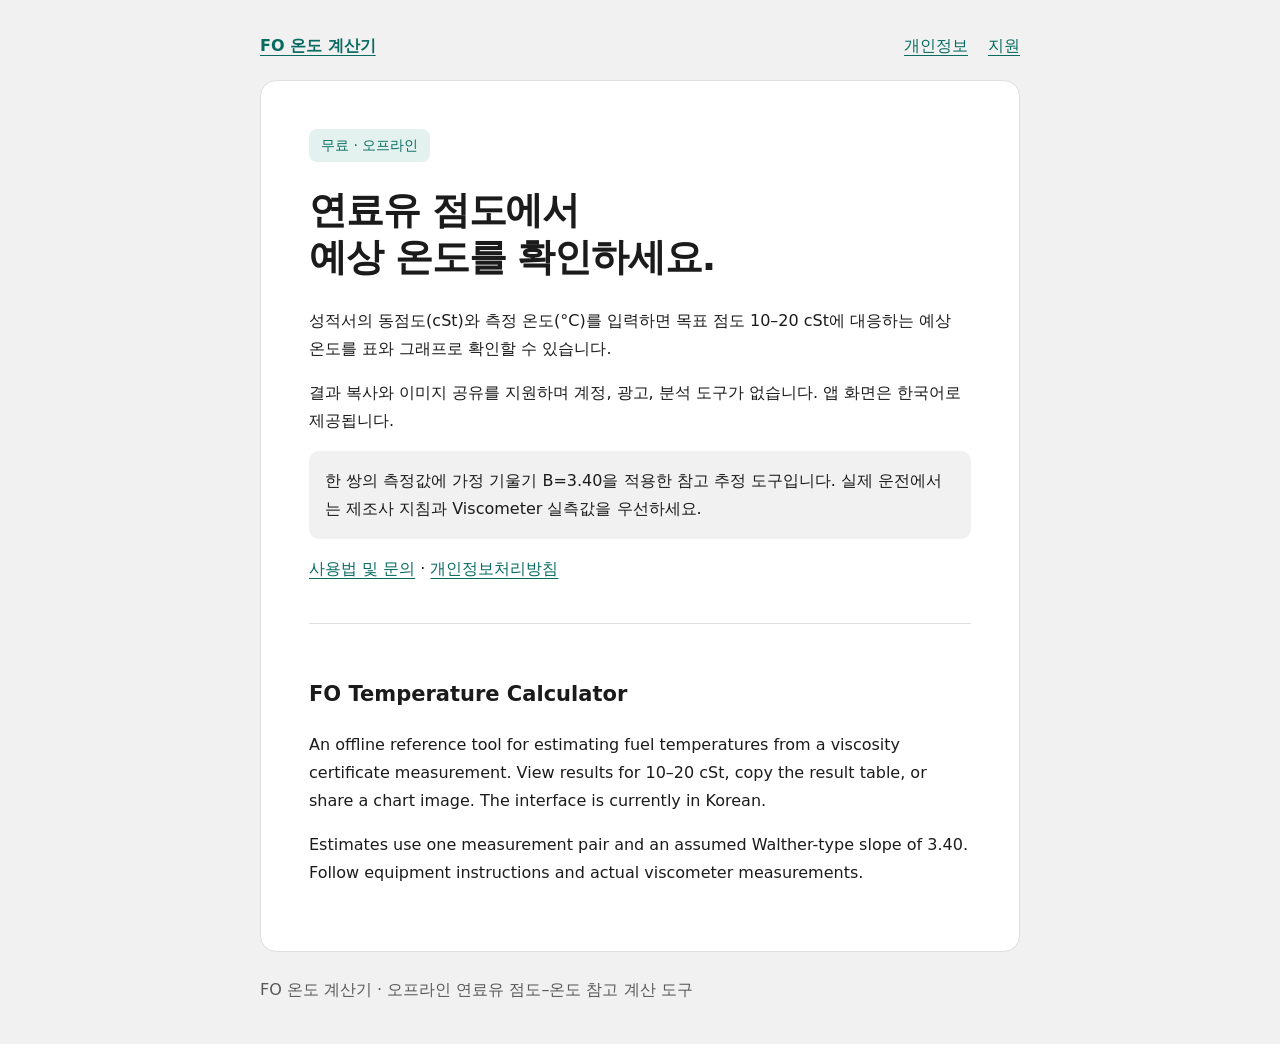
==== index.html @ a670dcce "Publish FO Calculator privacy and support pages" ====
<!doctype html><html lang="ko"><head><meta charset="utf-8"><meta name="viewport" content="width=device-width,initial-scale=1"><title>안내 · FO 온도 계산기</title><meta name="description" content="FO 온도 계산기의 개인정보처리방침과 사용 안내"><link rel="stylesheet" href="styles.css"></head><body><header><a href="index.html"><strong>FO 온도 계산기</strong></a><nav aria-label="주 메뉴"><a href="privacy/">개인정보</a><a href="support/">지원</a></nav></header><main><span class="badge">무료 · 오프라인</span><h1>연료유 점도에서<br>예상 온도를 확인하세요.</h1><p>성적서의 동점도(cSt)와 측정 온도(°C)를 입력하면 목표 점도 10–20 cSt에 대응하는 예상 온도를 표와 그래프로 확인할 수 있습니다.</p><p>결과 복사와 이미지 공유를 지원하며 계정, 광고, 분석 도구가 없습니다. 앱 화면은 한국어로 제공됩니다.</p><p class="note">한 쌍의 측정값에 가정 기울기 B=3.40을 적용한 참고 추정 도구입니다. 실제 운전에서는 제조사 지침과 Viscometer 실측값을 우선하세요.</p><p><a href="support/">사용법 및 문의</a> · <a href="privacy/">개인정보처리방침</a></p><section class="english" lang="en"><h2>FO Temperature Calculator</h2><p>An offline reference tool for estimating fuel temperatures from a viscosity certificate measurement. View results for 10–20 cSt, copy the result table, or share a chart image. The interface is currently in Korean.</p><p>Estimates use one measurement pair and an assumed Walther-type slope of 3.40. Follow equipment instructions and actual viscometer measurements.</p></section></main><footer>FO 온도 계산기 · 오프라인 연료유 점도–온도 참고 계산 도구</footer></body></html>
---- styles.css ----
:root{color-scheme:light;font-family:system-ui,-apple-system,BlinkMacSystemFont,"Segoe UI",sans-serif;color:#1b1b1b;background:#f1f1f1;line-height:1.75}*{box-sizing:border-box}body{margin:0}header,main,footer{width:min(760px,calc(100% - 40px));margin:auto}header{padding:32px 0 20px;display:flex;gap:24px;justify-content:space-between;flex-wrap:wrap}nav{display:flex;gap:20px}a{color:#086b61;text-underline-offset:4px}main{background:white;border:1px solid #dedede;border-radius:16px;padding:clamp(24px,5vw,48px)}h1{line-height:1.25;font-size:clamp(28px,5vw,38px);letter-spacing:-.03em}h2{font-size:21px;margin-top:32px}p,li{font-size:16px}small,footer{color:#595959}footer{padding:24px 0 40px}.badge{display:inline-block;background:#e3f2ef;color:#086b61;border-radius:8px;padding:4px 12px;font-size:14px}.english{border-top:1px solid #dedede;margin-top:40px;padding-top:20px}.note{background:#f1f1f1;padding:16px;border-radius:10px}a:focus-visible{outline:3px solid #087c70;outline-offset:4px}
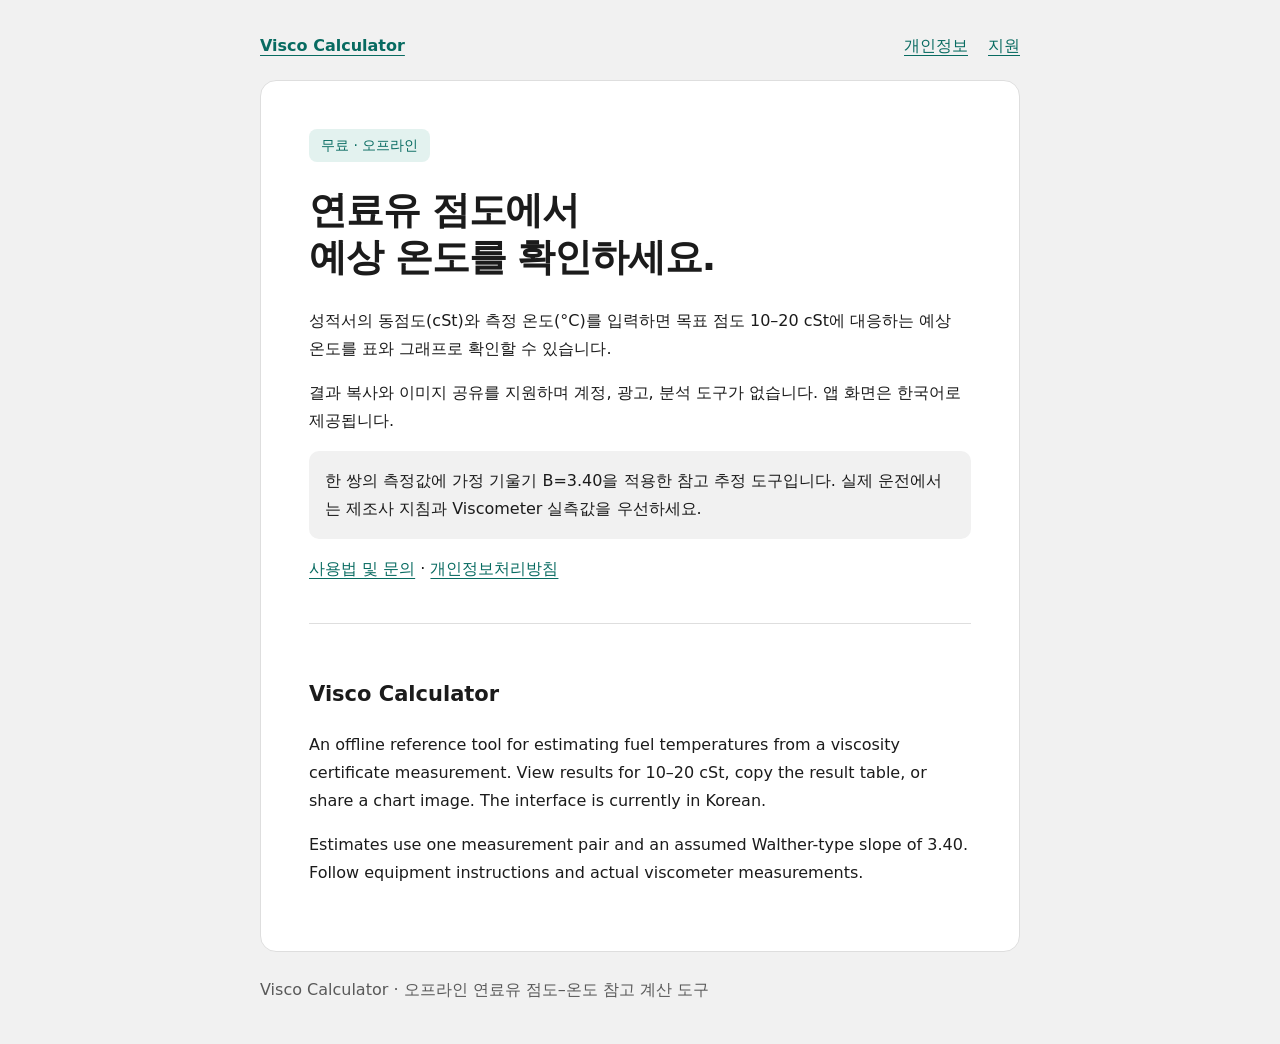
==== commit fd3c3f22: "Document Visco Calculator local preferences and naming" ====
--- a/index.html
+++ b/index.html
@@ -1 +1 @@
-<!doctype html><html lang="ko"><head><meta charset="utf-8"><meta name="viewport" content="width=device-width,initial-scale=1"><title>안내 · FO 온도 계산기</title><meta name="description" content="FO 온도 계산기의 개인정보처리방침과 사용 안내"><link rel="stylesheet" href="styles.css"></head><body><header><a href="index.html"><strong>FO 온도 계산기</strong></a><nav aria-label="주 메뉴"><a href="privacy/">개인정보</a><a href="support/">지원</a></nav></header><main><span class="badge">무료 · 오프라인</span><h1>연료유 점도에서<br>예상 온도를 확인하세요.</h1><p>성적서의 동점도(cSt)와 측정 온도(°C)를 입력하면 목표 점도 10–20 cSt에 대응하는 예상 온도를 표와 그래프로 확인할 수 있습니다.</p><p>결과 복사와 이미지 공유를 지원하며 계정, 광고, 분석 도구가 없습니다. 앱 화면은 한국어로 제공됩니다.</p><p class="note">한 쌍의 측정값에 가정 기울기 B=3.40을 적용한 참고 추정 도구입니다. 실제 운전에서는 제조사 지침과 Viscometer 실측값을 우선하세요.</p><p><a href="support/">사용법 및 문의</a> · <a href="privacy/">개인정보처리방침</a></p><section class="english" lang="en"><h2>FO Temperature Calculator</h2><p>An offline reference tool for estimating fuel temperatures from a viscosity certificate measurement. View results for 10–20 cSt, copy the result table, or share a chart image. The interface is currently in Korean.</p><p>Estimates use one measurement pair and an assumed Walther-type slope of 3.40. Follow equipment instructions and actual viscometer measurements.</p></section></main><footer>FO 온도 계산기 · 오프라인 연료유 점도–온도 참고 계산 도구</footer></body></html>+<!doctype html><html lang="ko"><head><meta charset="utf-8"><meta name="viewport" content="width=device-width,initial-scale=1"><title>안내 · Visco Calculator</title><meta name="description" content="Visco Calculator의 개인정보처리방침과 사용 안내"><link rel="stylesheet" href="styles.css"></head><body><header><a href="index.html"><strong>Visco Calculator</strong></a><nav aria-label="주 메뉴"><a href="privacy/">개인정보</a><a href="support/">지원</a></nav></header><main><span class="badge">무료 · 오프라인</span><h1>연료유 점도에서<br>예상 온도를 확인하세요.</h1><p>성적서의 동점도(cSt)와 측정 온도(°C)를 입력하면 목표 점도 10–20 cSt에 대응하는 예상 온도를 표와 그래프로 확인할 수 있습니다.</p><p>결과 복사와 이미지 공유를 지원하며 계정, 광고, 분석 도구가 없습니다. 앱 화면은 한국어로 제공됩니다.</p><p class="note">한 쌍의 측정값에 가정 기울기 B=3.40을 적용한 참고 추정 도구입니다. 실제 운전에서는 제조사 지침과 Viscometer 실측값을 우선하세요.</p><p><a href="support/">사용법 및 문의</a> · <a href="privacy/">개인정보처리방침</a></p><section class="english" lang="en"><h2>Visco Calculator</h2><p>An offline reference tool for estimating fuel temperatures from a viscosity certificate measurement. View results for 10–20 cSt, copy the result table, or share a chart image. The interface is currently in Korean.</p><p>Estimates use one measurement pair and an assumed Walther-type slope of 3.40. Follow equipment instructions and actual viscometer measurements.</p></section></main><footer>Visco Calculator · 오프라인 연료유 점도–온도 참고 계산 도구</footer></body></html>
